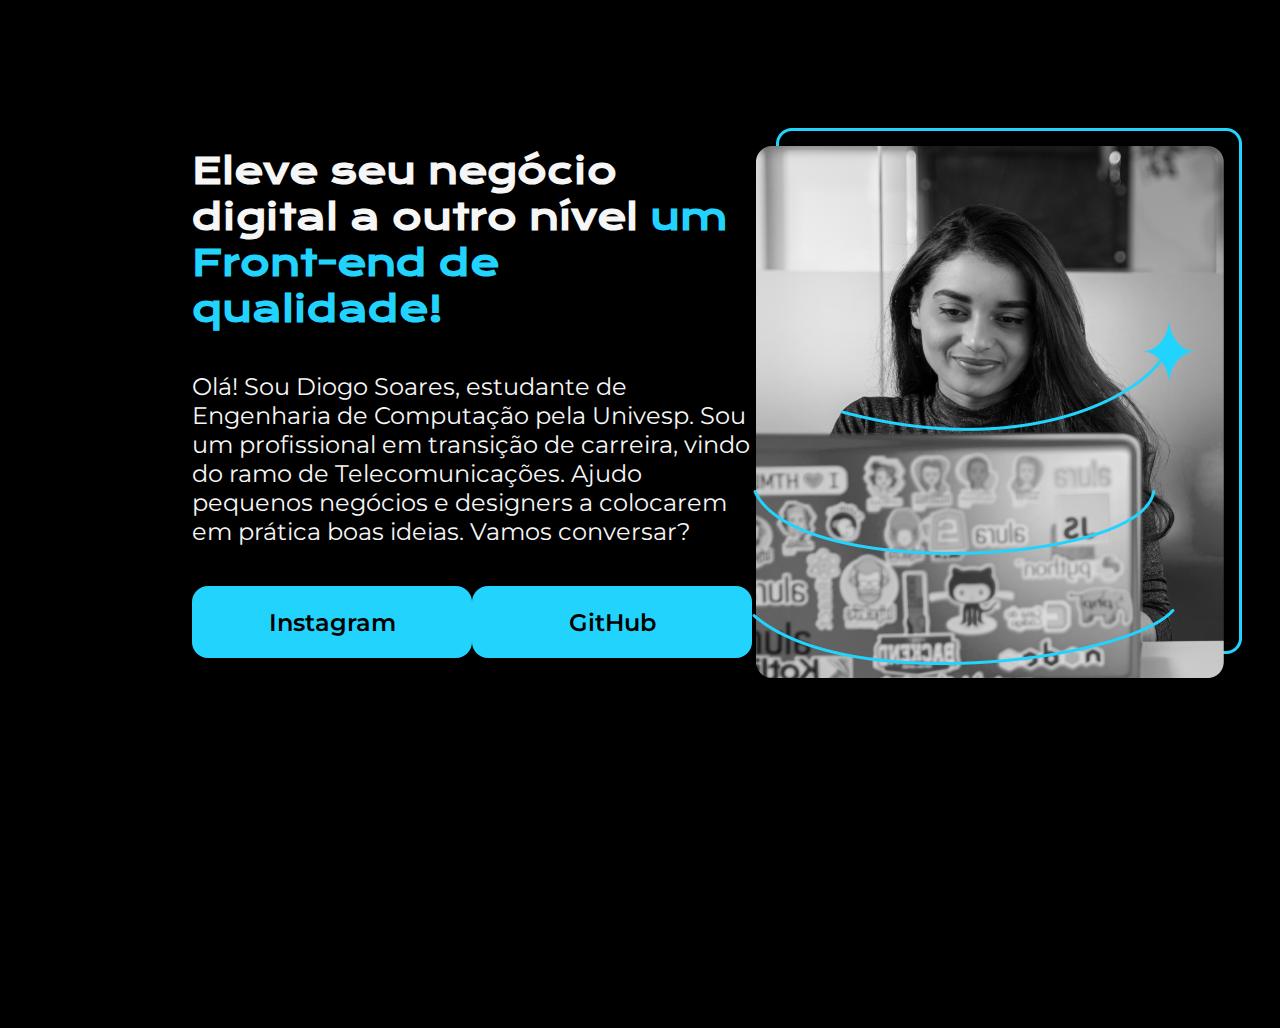
==== index.html @ bc54c4e6 "projeto inicial" ====
<!DOCTYPE html>
<html lang="pt-br">

<head>
    <meta charset="UTF-8">
    <meta name="viewport" content="width=device-width, initial-scale=1.0">
    <title>Portfólio de DsDev13</title>
    <link rel="stylesheet" href="style.css">
</head>

<body>
    <header></header>
    <main class="apresentacao">
        <section class="apresentacao__conteudo">
            <h1 class="apresentacao__conteudo__titulo">Eleve seu negócio digital a outro nível <strong
                    class="titulo-destaque"> um Front-end de qualidade!</strong></h1>
            <p class="apresentacao__conteudo__texto">Olá! Sou Diogo Soares, estudante de Engenharia de Computação pela Univesp. Sou um profissional em transição de carreira, vindo do ramo de Telecomunicações. Ajudo pequenos
                negócios e designers a colocarem em prática boas ideias. Vamos conversar?</p>
            <div class="apresentacao__links">
                <a class="apresentacao__links__link" href="https://instagram.com/d.ogosoares">Instagram</a>
                <a class="apresentacao__links__link" href="https://github.com/DsDev13">GitHub</a>
            </div>
        </section>
        <img src="imagem.png" alt="Joana Santos programando">

    </main>
    <footer></footer>
</body>

</html>
---- style.css ----
@import url('https://fonts.googleapis.com/css2?family=Krona+One&family=Montserrat:ital,wght@0,100..900;1,100..900&display=swap');

* {
    margin: 0;
    padding: 0;
}

body {
    height: 100vh;
    box-sizing: border-box;
    background-color: #000000;
    color: #f6f6f6;
}

.titulo-destaque {
    color: #22d4fd;
}

.apresentacao {
    margin: 10% 15%;
    display: flex;
    align-items: center;
    justify-content: space-between;
}

.apresentacao__conteudo {
    width: 615px;
    display: flex;
    flex-direction: column;
    gap: 40px;
}

.apresentacao__conteudo__titulo {
    font-size: 36px;
    font-family: "Krona One", sans-serif;
    
}

.apresentacao__conteudo__texto {
    font-size: 24px;
    font-family: "Montserrat", sans-serif;
    }

.apresentacao__links{
    display: flex;
    justify-content: space-between;
}




.apresentacao__links__link {
    background-color: #22d4fd;
    width: 280px;
    text-align: center;
    border-radius: 16px;
    font-size: 24px;
    padding: 21.5px 0;
    text-decoration: none;
    color: #000000;
    font-family: "Montserrat", sans-serif;
    font-weight: 600;
}
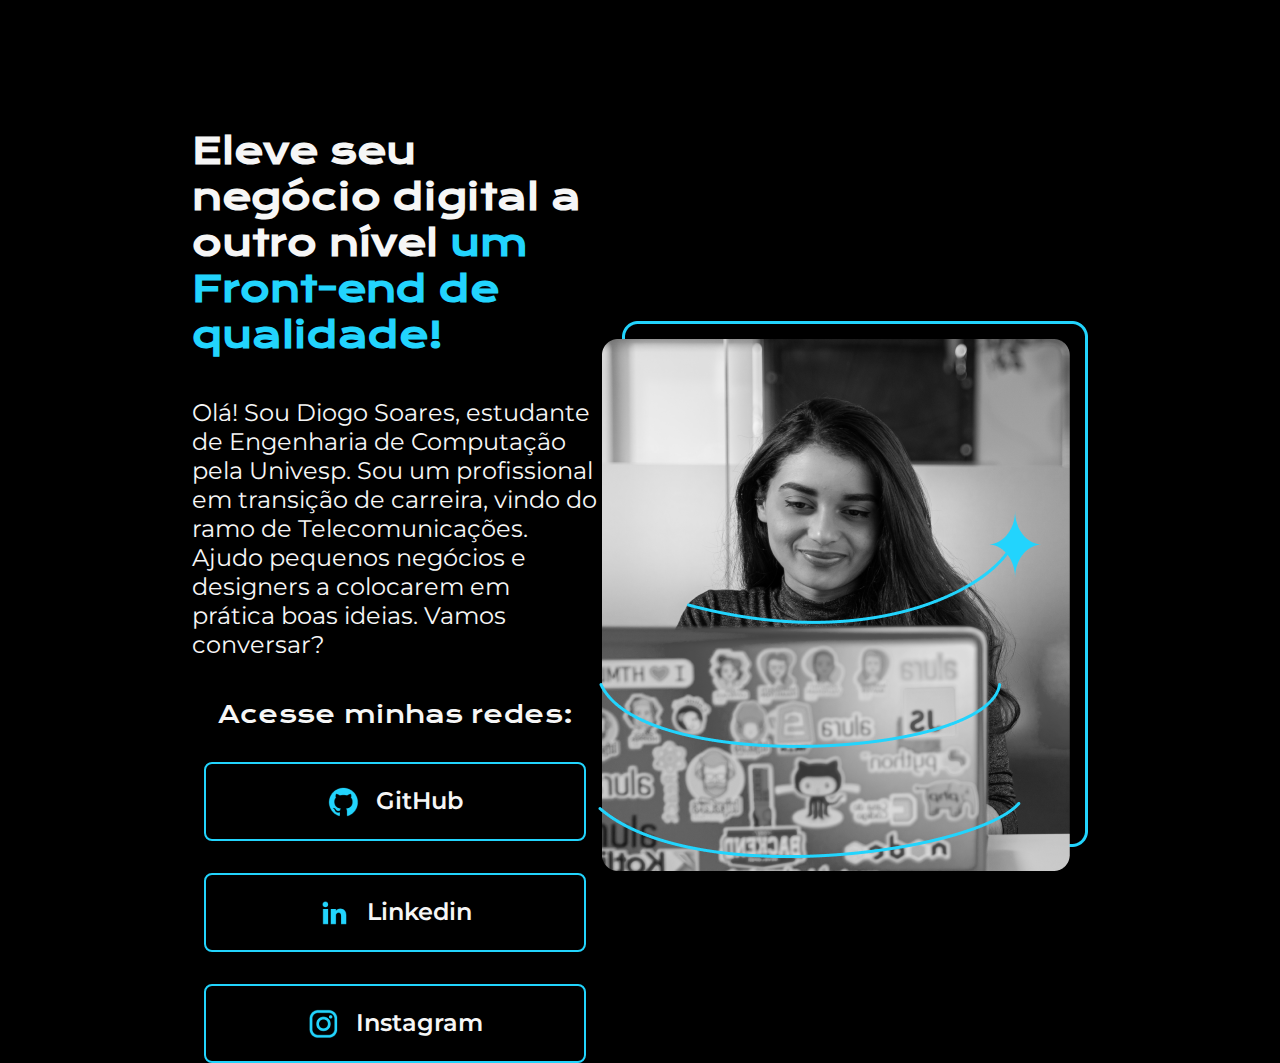
==== commit fe9d8ca4: "Alterando botoes" ====
--- a/index.html
+++ b/index.html
@@ -17,11 +17,19 @@
             <p class="apresentacao__conteudo__texto">Olá! Sou Diogo Soares, estudante de Engenharia de Computação pela Univesp. Sou um profissional em transição de carreira, vindo do ramo de Telecomunicações. Ajudo pequenos
                 negócios e designers a colocarem em prática boas ideias. Vamos conversar?</p>
             <div class="apresentacao__links">
-                <a class="apresentacao__links__link" href="https://instagram.com/d.ogosoares">Instagram</a>
-                <a class="apresentacao__links__link" href="https://github.com/DsDev13">GitHub</a>
+                <h2 class="apresentacao__links__subtitulo">Acesse minhas redes:</h2>    
+                <a class="apresentacao__links__link" href="https://github.com/DsDev13">
+                   <img src="./assets/github.png"> GitHub
+                </a>
+                <a class="apresentacao__links__link" href="https://github.com/DsDev13">
+                    <img src="./assets/linkedin.png"> Linkedin
+                 </a>
+                 <a class="apresentacao__links__link" href="https://instagram.com/d.ogosoares">
+                    <img src="./assets/instagram.png">Instagram
+                </a>
             </div>
         </section>
-        <img src="imagem.png" alt="Joana Santos programando">
+        <img src="./assets/imagem.png" alt="Joana Santos programando">
 
     </main>
     <footer></footer>
--- a/style.css
+++ b/style.css
@@ -43,21 +43,36 @@
 
 .apresentacao__links{
     display: flex;
+    flex-direction: column;
     justify-content: space-between;
+    align-items: center;
+    gap: 32px;
+}
+
+.apresentacao__links__subtitulo{
+    font-family: 'Krona One', sans-serif;
+    font-weight: 400;
+    font-size: 24px;
 }
 
 
-
-
 .apresentacao__links__link {
-    background-color: #22d4fd;
-    width: 280px;
+    display: flex;
+    justify-content: center;
+    gap: 16px;
+    border: 2px solid #22D4FD;
+    width: 378px;
     text-align: center;
-    border-radius: 16px;
+    border-radius: 8px;
     font-size: 24px;
     padding: 21.5px 0;
     text-decoration: none;
-    color: #000000;
+    color: #f6f6f6;
     font-family: "Montserrat", sans-serif;
     font-weight: 600;
 } 
+
+.apresentacao__links__link:hover{
+    background-color: #272727;
+    padding: 3%;
+}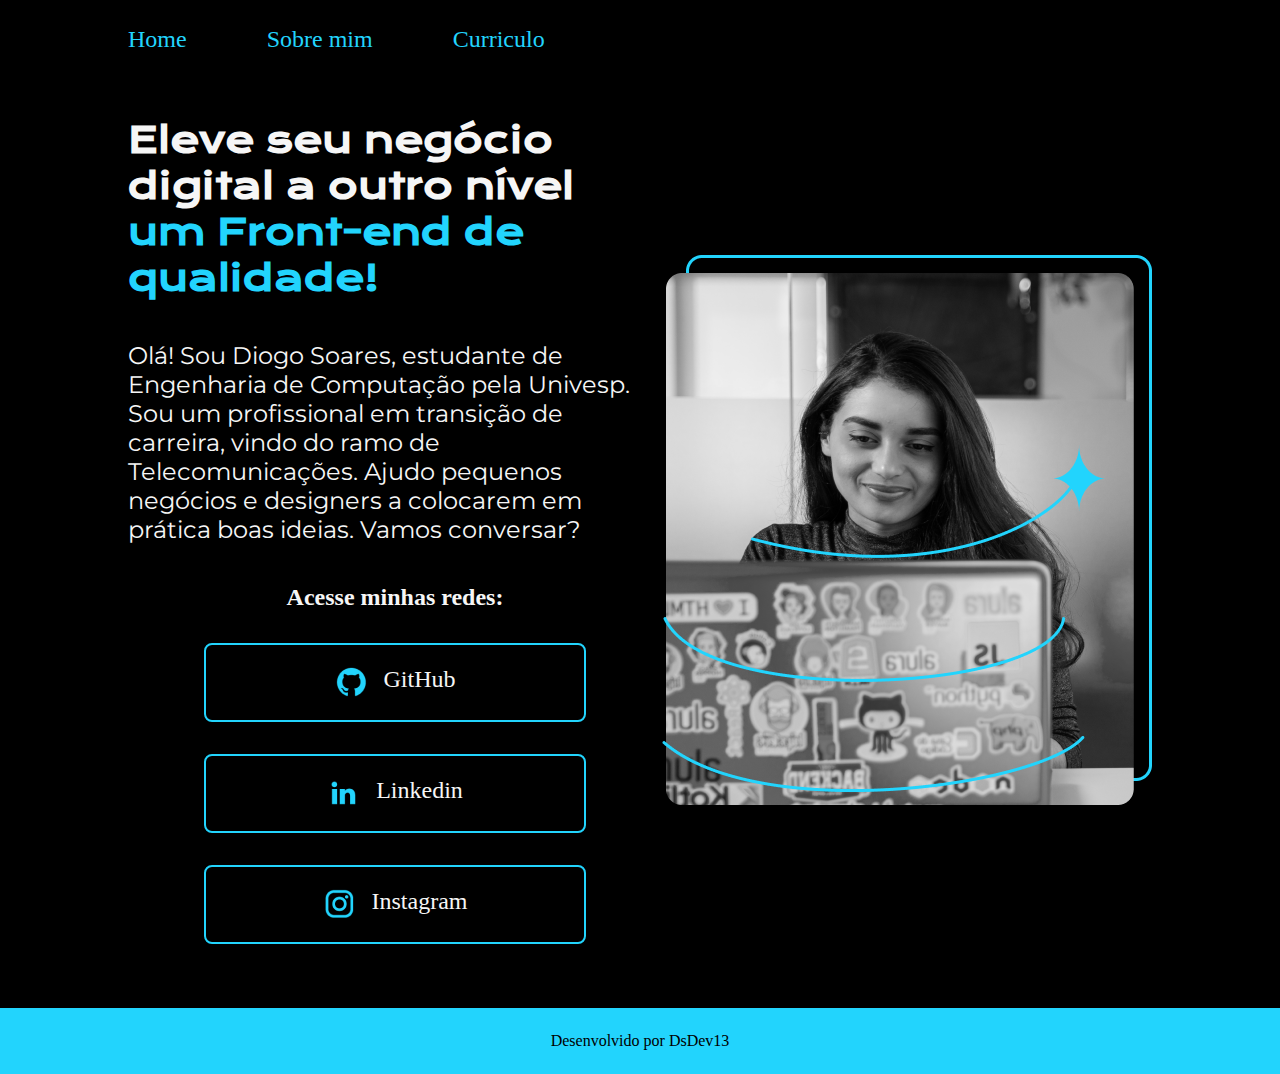
==== commit 1e15b319: "Ampliando projeto e estilizacao" ====
--- a/index.html
+++ b/index.html
@@ -5,11 +5,17 @@
     <meta charset="UTF-8">
     <meta name="viewport" content="width=device-width, initial-scale=1.0">
     <title>Portfólio de DsDev13</title>
-    <link rel="stylesheet" href="style.css">
+    <link rel="stylesheet" href="./styles/style.css">
 </head>
 
 <body>
-    <header></header>
+    <header class="cabecalho">
+        <nav class="cabecalho__menu">
+            <a class="cabecalho__menu__link" href="index.html">Home</a>
+            <a class="cabecalho__menu__link" href="About.html">Sobre mim</a>
+            <a class="cabecalho__menu__link" href="curriculo.html">Curriculo</a>
+        </nav>
+    </header>
     <main class="apresentacao">
         <section class="apresentacao__conteudo">
             <h1 class="apresentacao__conteudo__titulo">Eleve seu negócio digital a outro nível <strong
@@ -32,7 +38,9 @@
         <img src="./assets/imagem.png" alt="Joana Santos programando">
 
     </main>
-    <footer></footer>
+    <footer class="rodape">
+        <p>Desenvolvido por DsDev13</p>
+    </footer>
 </body>
 
 </html>--- a/styles/style.css
+++ b/styles/style.css
@@ -0,0 +1,125 @@
+@import url('https://fonts.googleapis.com/css2?family=Krona+One&family=Montserrat:ital,wght@0,100..900;1,100..900&display=swap');
+
+:root{
+    --cor-primaria:#000000;
+    --cor-secundaria: #f6f6f6;
+    --cor-terciaria: #22d4fd;
+    --cor-efeito:#12aacc;
+    --cor-efeito2: #272727;
+
+    --fonte-primaria:  "Krona One", sans-serif;
+    --fonte-secundaria: 'Montserrat', sans-serif;
+}
+
+* {
+    margin: 0;
+    padding: 0;
+}
+
+body {
+    box-sizing: border-box;
+    background-color: var(--cor-primaria);
+    color: var(--cor-secundaria);
+}
+
+.cabecalho {
+    padding: 2% 0% 0% 10%;
+}
+
+.cabecalho__menu {
+    display: flex;
+    gap: 80px;
+}
+
+.cabecalho__menu__link {
+    font-size: 24px;
+    font-family: var(--fonte-secundaria)
+    font-weight: 600;
+    text-decoration: none;
+    color:var(--cor-terciaria) ; 
+}
+
+.cabecalho__menu__link:hover{
+    color: var(--cor-efeito);
+}
+
+.apresentacao {
+    padding: 5% 10%;
+    display: flex;
+    align-items: center;
+    justify-content: space-between;
+}
+
+.apresentacao__conteudo {
+    width: 615px;
+    display: flex;
+    flex-direction: column;
+    gap: 40px;
+}
+
+.apresentacao__conteudo__titulo {
+    font-size: 36px;
+    font-family: var(--fonte-primaria)
+    
+}
+
+.titulo-destaque {
+    color: var(--cor-terciaria);
+}
+
+.apresentacao__conteudo__texto {
+    font-size: 24px;
+    font-family: var(--fonte-secundaria)
+    }
+
+.apresentacao__links{
+    display: flex;
+    flex-direction: column;
+    justify-content: space-between;
+    align-items: center;
+    gap: 32px;
+}
+
+.apresentacao__links__subtitulo{
+    font-family: var(--fonte-primaria)
+    font-weight: 400;
+    font-size: 24px;
+}
+
+
+.apresentacao__links__link {
+    display: flex;
+    justify-content: center;
+    gap: 16px;
+    border: 2px solid #22D4FD;
+    width: 378px;
+    text-align: center;
+    border-radius: 8px;
+    font-size: 24px;
+    padding: 21.5px 0;
+    text-decoration: none;
+    color: var(--cor-secundaria);
+    font-family: var(--fonte-secundaria)
+    font-weight: 600;
+} 
+
+.apresentacao__links__link:hover{
+    background-color: var(--cor-efeito2);
+    padding: 3%;
+    cursor: pointer;
+    
+}
+
+.rodape{
+    color: var(--cor-primaria);
+    background-color: var(--cor-terciaria);
+    padding: 24px;
+    text-align: center;
+    font-family: var(--fonte-secundaria)
+    font-size: 24px;
+    font-weight: 400;
+}
+.apresentacao__conteudo__texto a{
+    text-decoration: none;
+    color: var(--cor-terciaria);
+}
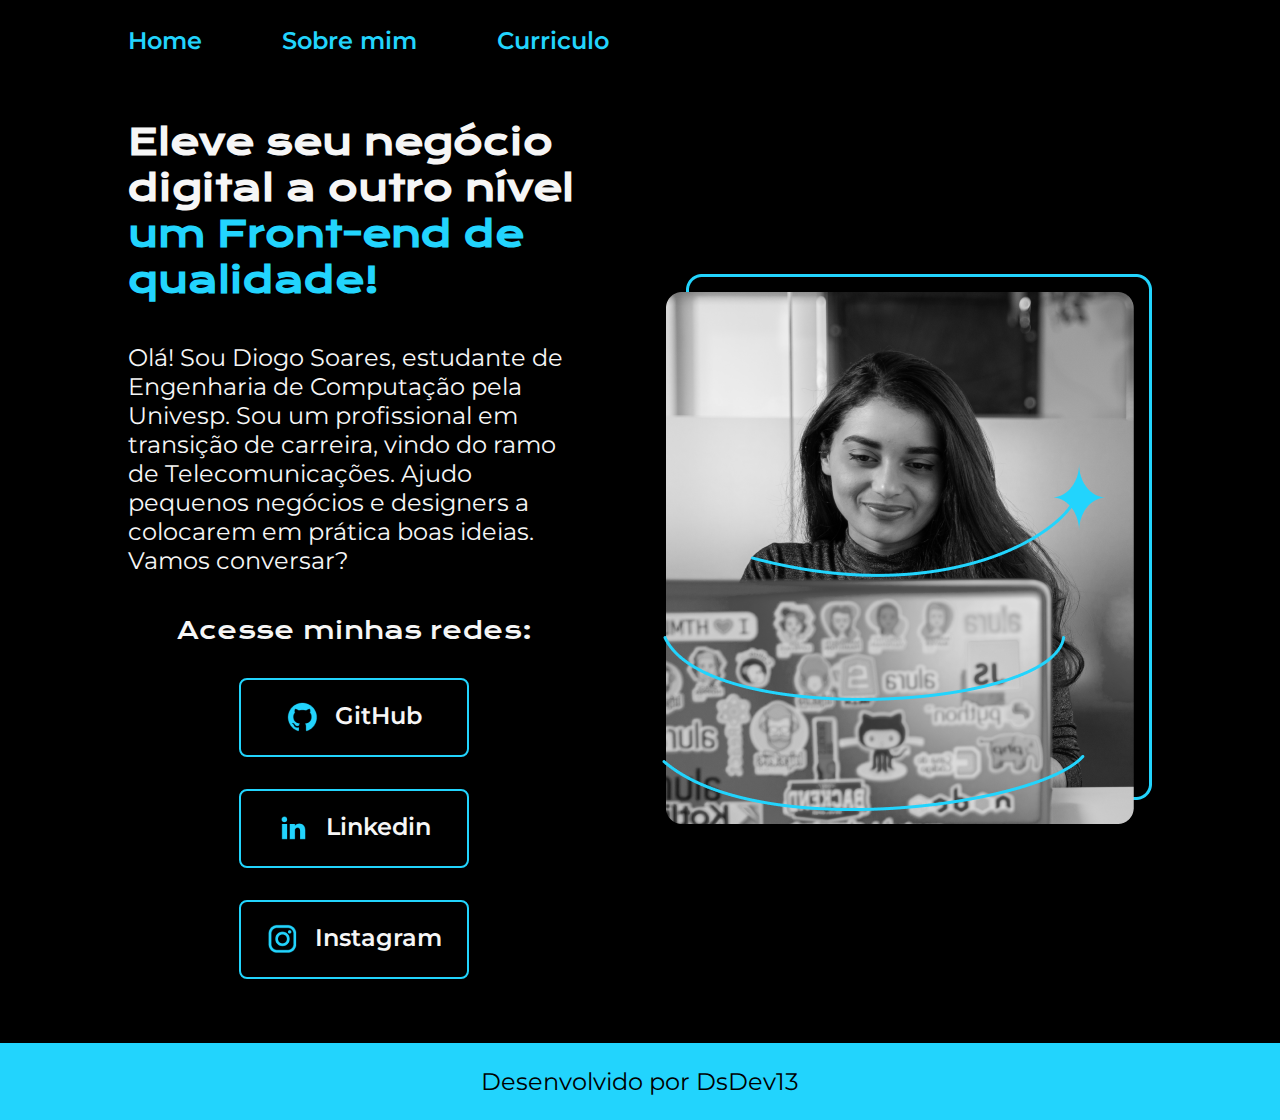
==== commit 17ed7889: "alteracoes de responsividade" ====
--- a/index.html
+++ b/index.html
@@ -24,18 +24,18 @@
                 negócios e designers a colocarem em prática boas ideias. Vamos conversar?</p>
             <div class="apresentacao__links">
                 <h2 class="apresentacao__links__subtitulo">Acesse minhas redes:</h2>    
-                <a class="apresentacao__links__link" href="https://github.com/DsDev13">
+                <a class="apresentacao__links__navegacao" href="https://github.com/DsDev13">
                    <img src="./assets/github.png"> GitHub
                 </a>
-                <a class="apresentacao__links__link" href="https://github.com/DsDev13">
+                <a class="apresentacao__links__navegacao" href="https://github.com/DsDev13">
                     <img src="./assets/linkedin.png"> Linkedin
                  </a>
-                 <a class="apresentacao__links__link" href="https://instagram.com/d.ogosoares">
+                 <a class="apresentacao__links__navegacao" href="https://instagram.com/d.ogosoares">
                     <img src="./assets/instagram.png">Instagram
                 </a>
             </div>
         </section>
-        <img src="./assets/imagem.png" alt="Joana Santos programando">
+        <img class="apasentacao__imagem" src="./assets/imagem.png" alt="Joana Santos programando">
 
     </main>
     <footer class="rodape">
--- a/styles/style.css
+++ b/styles/style.css
@@ -32,8 +32,8 @@
 }
 
 .cabecalho__menu__link {
-    font-size: 24px;
-    font-family: var(--fonte-secundaria)
+    font-size: 1.5rem;
+    font-family: var(--fonte-secundaria);
     font-weight: 600;
     text-decoration: none;
     color:var(--cor-terciaria) ; 
@@ -48,18 +48,19 @@
     display: flex;
     align-items: center;
     justify-content: space-between;
+    gap: 82px;
 }
 
 .apresentacao__conteudo {
-    width: 615px;
+    width: 50%;
     display: flex;
     flex-direction: column;
     gap: 40px;
 }
 
 .apresentacao__conteudo__titulo {
-    font-size: 36px;
-    font-family: var(--fonte-primaria)
+    font-size: 2.25rem;
+    font-family: var(--fonte-primaria);
     
 }
 
@@ -68,7 +69,7 @@
 }
 
 .apresentacao__conteudo__texto {
-    font-size: 24px;
+    font-size: 1.5rem;
     font-family: var(--fonte-secundaria)
     }
 
@@ -77,49 +78,83 @@
     flex-direction: column;
     justify-content: space-between;
     align-items: center;
-    gap: 32px;
+    gap: 2rem;
+    font-size: 1.5rem;
 }
 
 .apresentacao__links__subtitulo{
-    font-family: var(--fonte-primaria)
+    font-family: var(--fonte-primaria);
     font-weight: 400;
-    font-size: 24px;
+    font-size: 1.5rem;
 }
 
 
-.apresentacao__links__link {
+.apresentacao__links__navegacao {
     display: flex;
     justify-content: center;
-    gap: 16px;
+    gap: 1rem;
     border: 2px solid #22D4FD;
-    width: 378px;
+    width: 50%;
     text-align: center;
     border-radius: 8px;
-    font-size: 24px;
+    font-size: 1.5rem;
     padding: 21.5px 0;
     text-decoration: none;
     color: var(--cor-secundaria);
-    font-family: var(--fonte-secundaria)
+    font-family: var(--fonte-secundaria);
     font-weight: 600;
 } 
 
-.apresentacao__links__link:hover{
+.apresentacao__links__navegacao:hover{
     background-color: var(--cor-efeito2);
     padding: 3%;
     cursor: pointer;
     
 }
 
+.apasentacao__imagem{
+    width: 50%;
+}
 .rodape{
     color: var(--cor-primaria);
     background-color: var(--cor-terciaria);
     padding: 24px;
     text-align: center;
-    font-family: var(--fonte-secundaria)
-    font-size: 24px;
+    font-family: var(--fonte-secundaria);
+    font-size: 1.5rem;
     font-weight: 400;
 }
 .apresentacao__conteudo__texto a{
     text-decoration: none;
     color: var(--cor-terciaria);
 }
+
+
+@media (max-width: 1200px){
+
+    .cabecalho{
+        padding: 5%;
+    }
+
+    .cabecalho__menu{
+        justify-content: center;
+        gap: 4.17%;
+    }
+    .apresentacao{
+        flex-direction: column-reverse;
+        padding: 5%;
+    }
+
+    .apresentacao__conteudo{
+        width: auto;
+    }
+
+    
+}
+
+@media(max-width: 400px){
+    .apresentacao__links__navegacao{
+        font-size: 1rem;
+        border-radius: calc(50% 10px);
+    }
+}